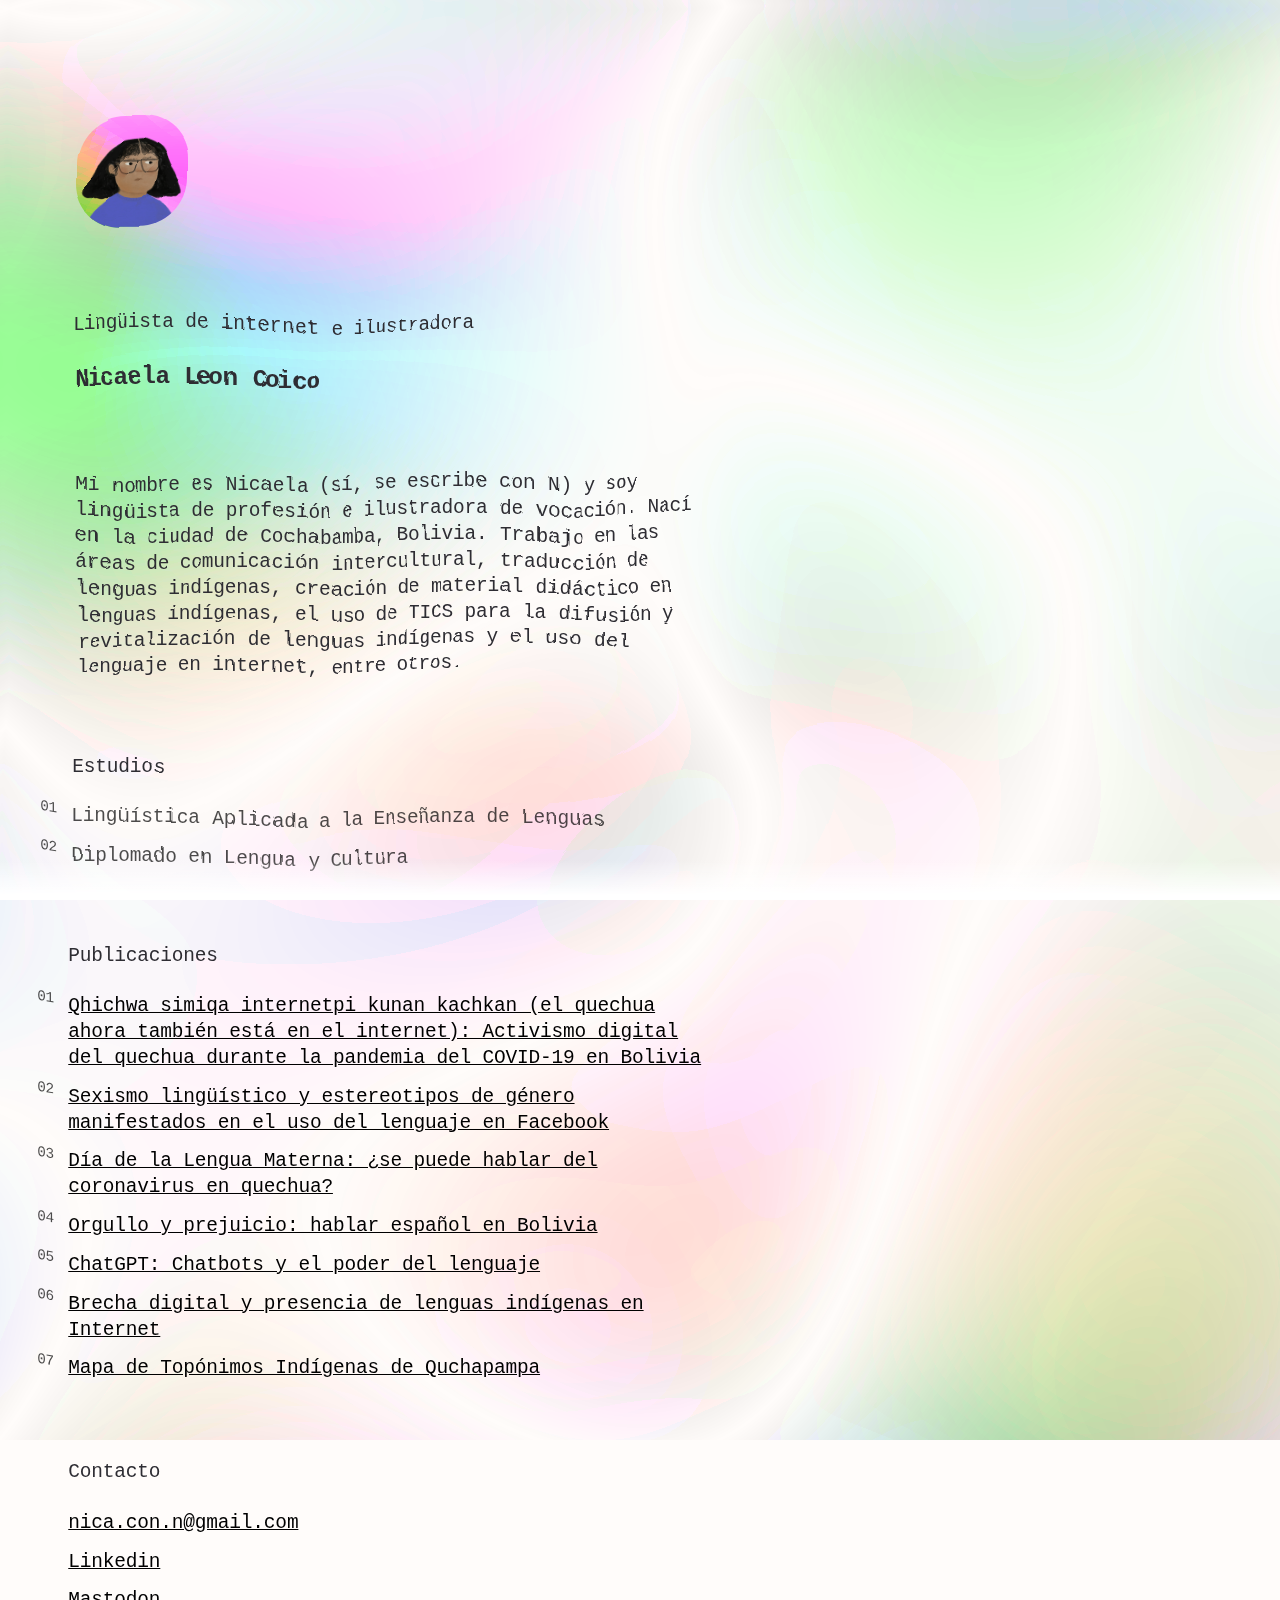
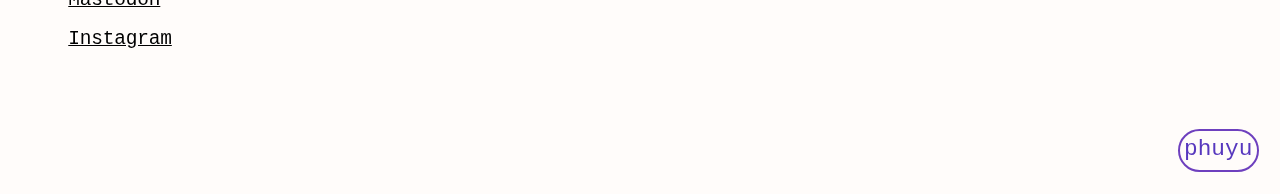
==== index.html @ cd0dec2c "movidos a raiz de carpeta" ====
<!DOCTYPE html>
<html lang="en">

<head>
    <title>Nicaela Leon Coico</title>
    <meta name="Description" content="A short Web Page about Nicaela Leon on the Internet">
    <meta http-equiv="Content-Type" content="text/html; charset=utf-8">
    <meta name="viewport" content="width=device-width">
    <meta property="og:title" content="A short Web Page about Nicaela Leon Coico on the Internet">
    <meta property="og:type" content="website">
    <meta property="og:description" content="A short Web Page about Nicaela Leon Coico on the Internet">
    <meta property="og:image" content="dibujoyo.png">
    <link type="text/css" rel="stylesheet" href="/style.css">
</head>

<body>



    <img src="dibujoyo.png" alt="Autobiographical cartoon of Nica" class="me" />

    <div style="
      z-index: 2;
      position: fixed;
      inset: 0;
      pointer-events: none;
      backdrop-filter: url(#displacementFilter);
      -webkit-backdrop-filter: url(#displacementFilter);
      transform: rotate(180deg);
    "></div>
    <div style="
      z-index: 3;
      position: fixed;
      inset: 0;
      top: auto;
      height: 40px;
      pointer-events: none;
      background: linear-gradient(rgba(255, 255, 255, 0), white 90%);
    "></div>

    <svg viewBox="0 0 2000 2000" xmlns="http://www.w3.org/2000/svg" style="
      position: fixed;
      z-index: -1;
      inset: 0;
      min-width: 1440px;
      opacity: 1;
      filter: saturate(4);
    ">
        <filter id="turbulenceOnly" x="0" y="0" width="100%" height="100%">
            <feTurbulence baseFrequency="0.001" numOctaves="1" seed="12024" result="turb"></feTurbulence>
            <!-- <feComponentTransfer in="turb">
        <feFuncR type="gamma" amplitude="1" exponent="6" offset="0"></feFuncR>
        <feFuncG type="gamma" amplitude="12" exponent="3" offset="0"></feFuncG>
        <feFuncB type="gamma" amplitude="10" exponent="1" offset="0"></feFuncB>
      </feComponentTransfer> -->
        </filter>
        <rect x="0" y="0" width="100%" height="100%" style="filter: url(#turbulenceOnly)"></rect>
    </svg>
    <svg viewBox="0 0 0 0" xmlns="http://www.w3.org/2000/svg" style="display: none">
        <filter id="displacementFilter" x="0%" y="0%" width="100%" height="100%">
            <feTurbulence type="turbulence" baseFrequency="0.003" numOctaves="1" result="turbulence" />
            <feDisplacementMap in2="turbulence" in="SourceGraphic" scale="20" />
        </filter>
    </svg>
    <h2>Lingüista de internet e ilustradora</h2>
    <h1>

        <span style="letter-spacing: -0.07em">Ni</span>caela
        <span style="letter-spacing: -0.13em">Le</span>o<span style="letter-spacing: -0.04em">n</span>
        <span style="letter-spacing: -0.13em">Co</span>i<span style="letter-spacing: -0.04em">co</span>
    </h1>
    <h2>

        <br>Mi nombre es Nicaela (sí, se escribe con N) y soy lingüista de profesión e
        ilustradora de vocación.

        Nací en la ciudad de Cochabamba, Bolivia.
        Trabajo en las áreas de comunicación intercultural, traducción de lenguas indígenas, creación de material
        didáctico en lenguas indígenas, el uso de TICS para la difusión y revitalización de lenguas indígenas y el uso
        del lenguaje en internet, entre otros.<br>
    </h2>



    <h2> Estudios</h2>
    <ol>
        <li>Lingüística Aplicada a la Enseñanza de Lenguas</li>
        <li>Diplomado en Lengua y Cultura</li>

    </ol>

    <h2> Publicaciones</h2>
    <ol>
        <li><a href="https://www.academia.edu/101118190/Qhichwa_simiqa_internetpi_kunan_kachkan_el_quechua_ahora_tambi%C3%A9n_est%C3%A1_en_internet_activismo_digital_del_quechua_durante_la_pandemia_COVID_19_en_Bolivia"
                target="_blank" rel="noopener"> Qhichwa simiqa internetpi kunan kachkan (el quechua ahora también está
                en el internet): Activismo digital del quechua durante la pandemia del COVID-19 en Bolivia </a>
        </li>
        <li><a href="https://www.academia.edu/74817058/Sexismo_ling%C3%BC%C3%ADstico_y_estereotipos_de_g%C3%A9nero_manifestados_en_el_uso_del_lenguaje_en_Facebook"
                target="_blank" rel="noopener">Sexismo lingüístico y estereotipos de género manifestados en el uso del
                lenguaje en
                Facebook</a>
        </li>
        <li> <a href="https://muywaso.com/dia-de-la-lengua-materna-se-puede-hablar-del-coronavirus-en-quechua/"
                target="_blank" rel="noopener">Día de la Lengua Materna: ¿se puede hablar del coronavirus en
                quechua?</a>
        </li>

        <li> <a href="https://labtecnosocial.org/hablarespanolenbolivia/" target="_blank" rel="noopener">Orgullo y
                prejuicio: hablar español en Bolivia</a>
        </li>

        <li> <a href="https://labtecnosocial.org/articulo-chatgpt/" target="_blank" rel="noopener">ChatGPT:
                Chatbots y el poder del lenguaje</a>
        </li>


        <li> <a href="https://labtecnosocial.org/brecha-digital-y-la-presencia-de-lenguas-en-internet/" target="_blank"
                rel="noopener">Brecha digital y
                presencia de lenguas indígenas en Internet</a>
        </li>
        <li> <a href="https://labtecnosocial.org/https-lab-tecnosocial-github-io-mapa-cocha-toponimos-2/"
                target="_blank" rel="noopener">Mapa de Topónimos Indígenas de Quchapampa</a>
        </li>

    </ol>

    <div class="content" id="contacto">

        <h2> Contacto</h2>


        <li><a href="mailto:nica.con.n@gmail.com">nica.con.n@gmail.com</li>
        <li><a href="https://www.linkedin.com/in/nicaelaleon/">Linkedin</li>
        <li><a href="https://dair-community.social/@phuyu">Mastodon</li>
        <li><a href="https://www.instagram.com/phuyu.no">Instagram</li>
    </div>

    <div class="seal">phuyu<br /></div>



</body>


</html>
---- style.css ----
body {
    padding: 5em 1.25em 6em 3em;
    margin: 0.5em;
    color: #2e2d33;
    background: #fffcfa;
    position: relative;
    font-size: 1.25em;
    font-family: monospace;
}

@media (min-width: 640px) {
    body {
        font-size: 1.5em;
        padding-right: 3em;
    }
}

a {
    color: initial;
    text-decoration: underline;
}

a:hover {
    text-decoration: none;
}

h1 {
    font-size: 1.25em;
    margin-top: 0.83em;
    margin-bottom: -1em;
    letter-spacing: -0.01em;
}

h2 {
    font-size: 1em;
    margin-top: 4em;
    margin-bottom: 1.25em;
    font-weight: normal;
    letter-spacing: -0.01em;
    line-height: 1.33em;
}

h2,
ul,
ol,
article {
    max-width: 56ch;
}

ul,
ol {
    color: rgba(0, 0, 0, 0.7);
    margin-top: 0;
    margin-bottom: 0;
    padding-left: 0;
}

ol {
    list-style-type: none;
    counter-reset: section;
}

li {
    margin-bottom: 0.66em;
    margin-left: -0.25em;
    padding-left: 0.25em;
    line-height: 1.33em;
    letter-spacing: -0.01em;
    position: relative;
}

ol li:before {
    counter-increment: section;
    content: "0" counter(section);
    font-size: 0.75em;
    display: inline-block;
    position: absolute;
    right: calc(100% + 1ch);
    top: -1ch;
    transform: rotate(10deg) skewX(10deg);
}

li strong {
    color: blue;
    font-weight: inherit;
}

.seal {
    color: rgb(87, 56, 190);
    border: 2px solid rgb(110, 64, 190);
    position: absolute;
    padding: 0.33em 0.2em 0.33em;
    line-height: 1.05em;
    font-size: 1.167em;
    right: 0.5em;
    bottom: 0.5em;
    border-radius: 999rem;
}

:root {
    --avvy-bg: rgba(255, 35, 229, 0.2);
}

img.me {
    width: 6em;
    border-radius: 2.5em;
    height: auto;
    max-width: 100%;
    background-color: var(--avvy-bg);
    backdrop-filter: saturate(5);
    -webkit-backdrop-filter: saturate(5);
}



div.chun::after {
    content: "\01F004\00FE0E";
    display: inline-block;
    width: 100px;
}

span.at {
    display: inline-block;
    transform: scale(0.75);
    opacity: 0.75;
}


#contacto {
    position: relative;
    z-index: 1;
    list-style: none;
}


footer {
    display: block;
    margin-top: 4em;
    margin-bottom: 1.25em;
    font-size: 1.55em;
    letter-spacing: -0.01em;
    line-height: 1.33em;
}
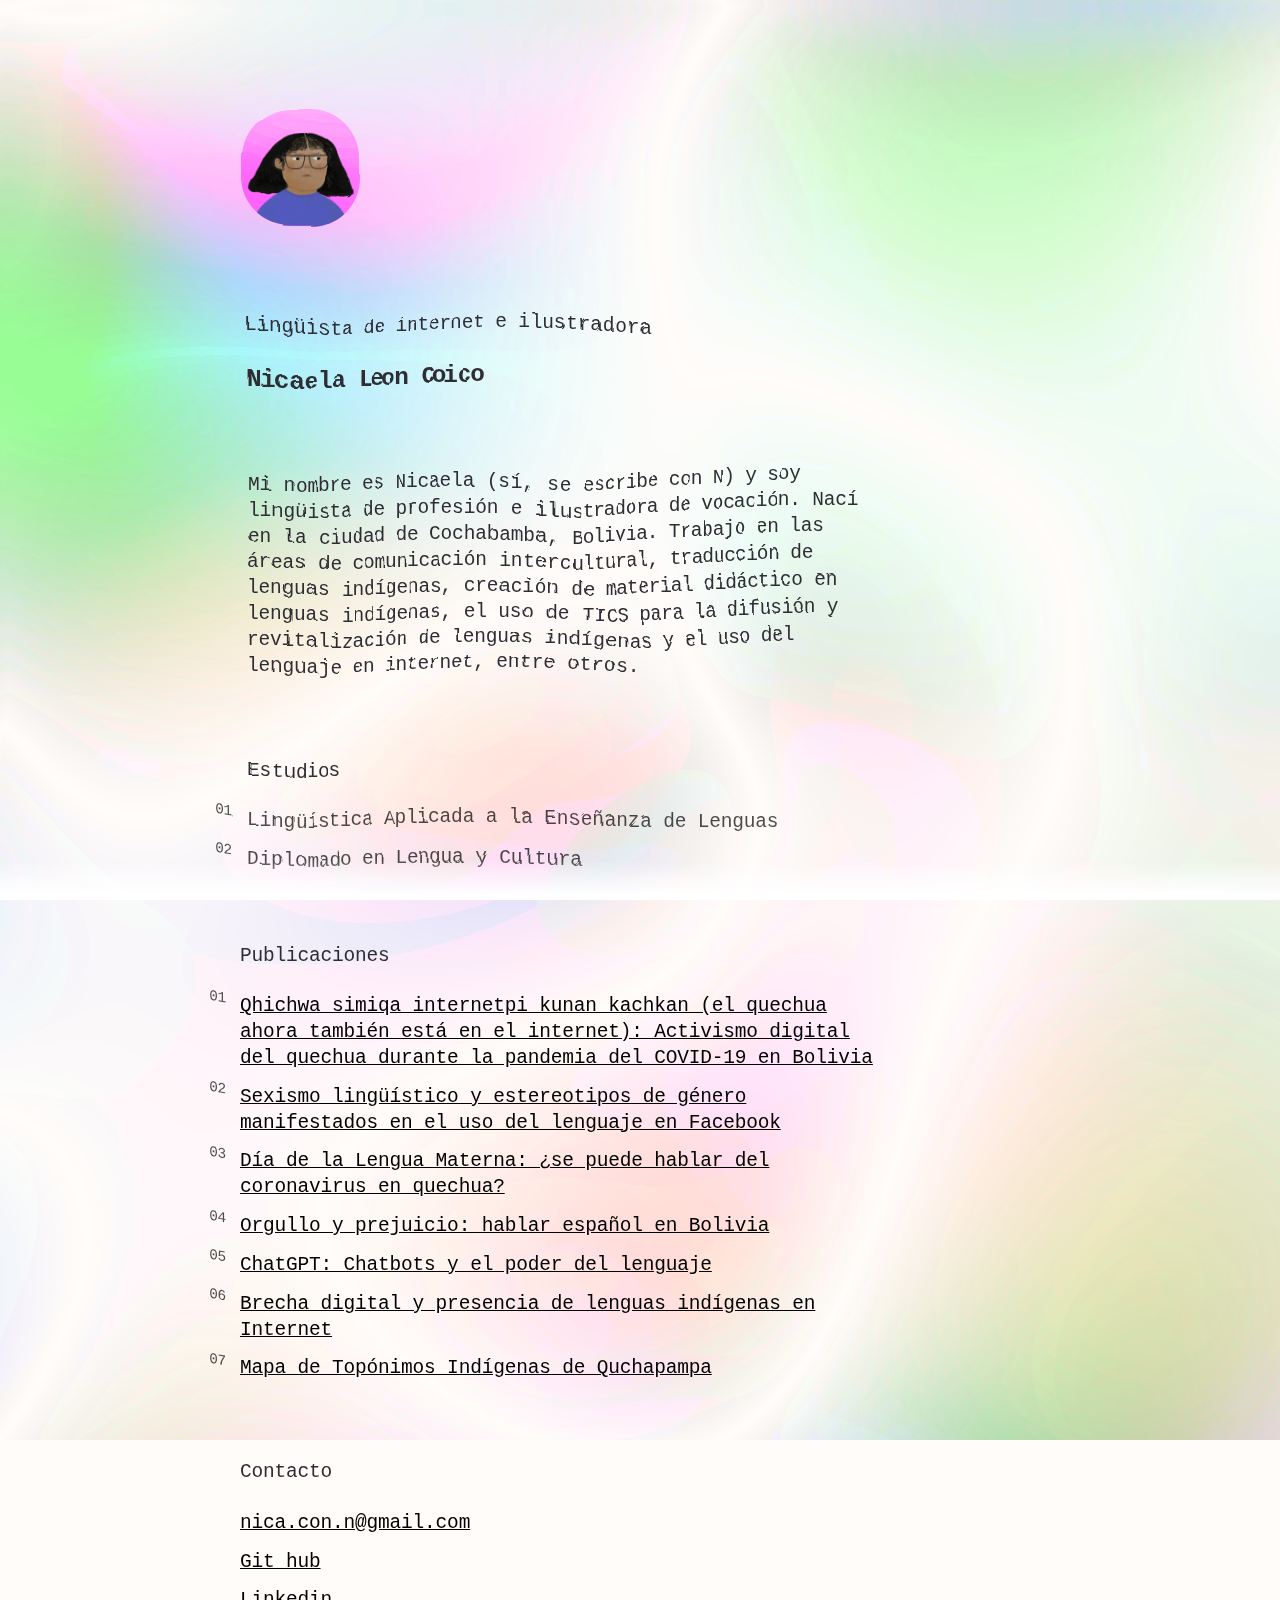
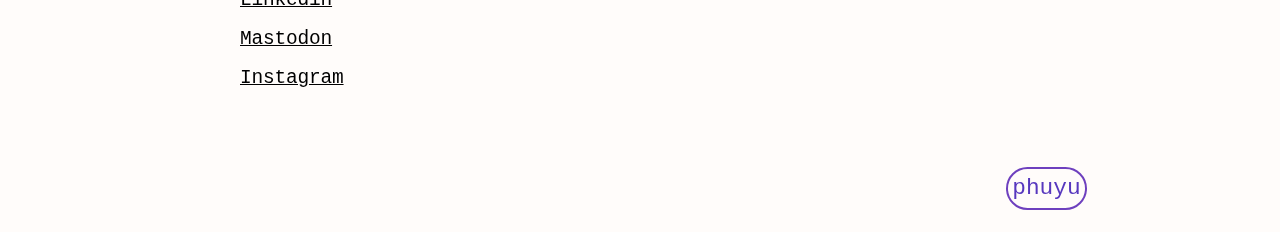
==== commit d9e09dc1: "imagencambio" ====
--- a/index.html
+++ b/index.html
@@ -130,6 +130,8 @@
 
 
         <li><a href="mailto:nica.con.n@gmail.com">nica.con.n@gmail.com</li>
+
+        <li><a href="https://github.com/nophuyu">Git hub</li>
         <li><a href="https://www.linkedin.com/in/nicaelaleon/">Linkedin</li>
         <li><a href="https://dair-community.social/@phuyu">Mastodon</li>
         <li><a href="https://www.instagram.com/phuyu.no">Instagram</li>
--- a/style.css
+++ b/style.css
@@ -1,11 +1,13 @@
 body {
     padding: 5em 1.25em 6em 3em;
-    margin: 0.5em;
+    margin: 0.5em auto;
     color: #2e2d33;
     background: #fffcfa;
     position: relative;
+
     font-size: 1.25em;
     font-family: monospace;
+    width: 800px;
 }
 
 @media (min-width: 640px) {
@@ -105,7 +107,7 @@
     width: 6em;
     border-radius: 2.5em;
     height: auto;
-    max-width: 100%;
+    max-width: 150px;
     background-color: var(--avvy-bg);
     backdrop-filter: saturate(5);
     -webkit-backdrop-filter: saturate(5);
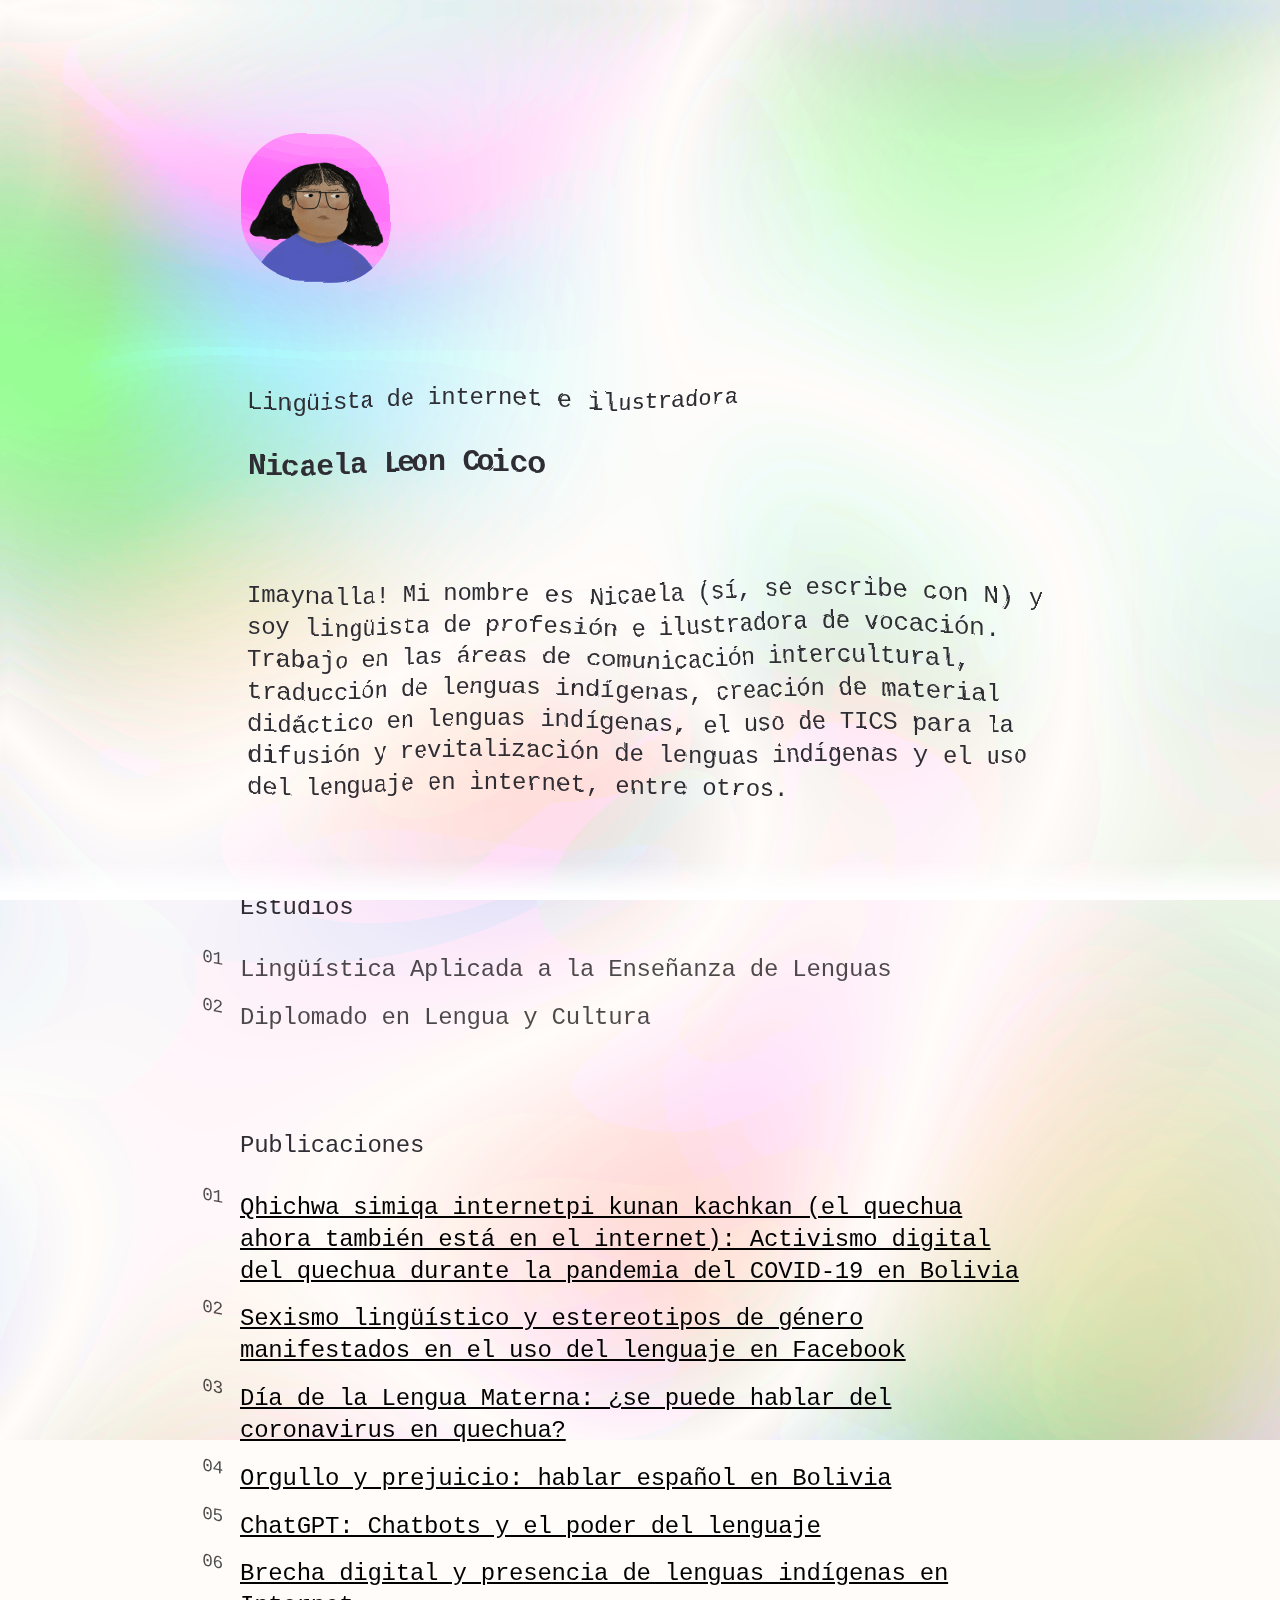
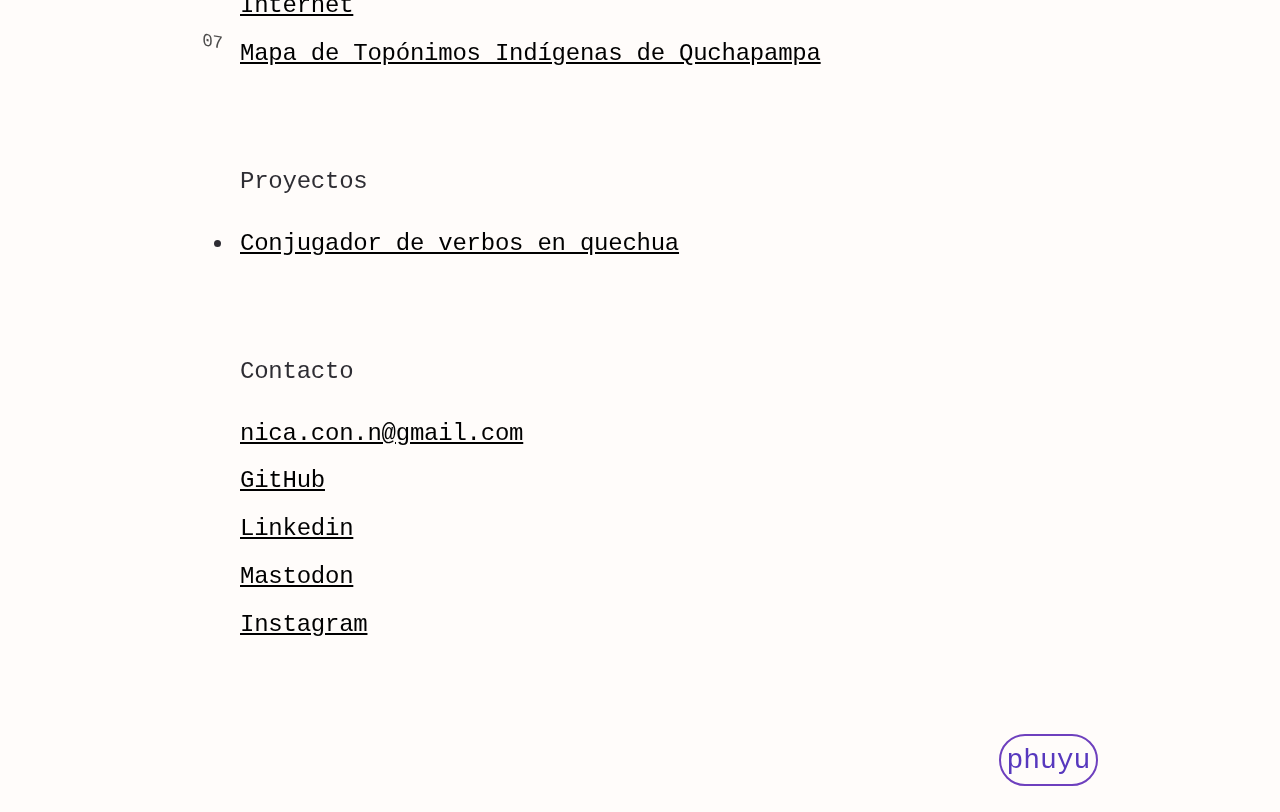
==== commit b77d167b: "link último" ====
--- a/index.html
+++ b/index.html
@@ -10,15 +10,15 @@
     <meta property="og:type" content="website">
     <meta property="og:description" content="A short Web Page about Nicaela Leon Coico on the Internet">
     <meta property="og:image" content="dibujoyo.png">
-    <link type="text/css" rel="stylesheet" href="/style.css">
+    <link type="text/css" rel="stylesheet" href="style.css">
+    <meta name="viewport" content="width=device-width, initial-scale=1" />
 </head>
 
 <body>
 
 
 
-    <img src="dibujoyo.png" alt="Autobiographical cartoon of Nica" class="me" />
-
+    <img src="dibujoyo.png" alt="Autobiographical cartoon of Nica" class="me" width="200px" />
     <div style="
       z-index: 2;
       position: fixed;
@@ -71,10 +71,11 @@
     </h1>
     <h2>
 
-        <br>Mi nombre es Nicaela (sí, se escribe con N) y soy lingüista de profesión e
+        <br> Imaynalla!
+        Mi nombre es Nicaela (sí, se escribe con N) y soy lingüista de profesión e
         ilustradora de vocación.
 
-        Nací en la ciudad de Cochabamba, Bolivia.
+
         Trabajo en las áreas de comunicación intercultural, traducción de lenguas indígenas, creación de material
         didáctico en lenguas indígenas, el uso de TICS para la difusión y revitalización de lenguas indígenas y el uso
         del lenguaje en internet, entre otros.<br>
@@ -123,6 +124,10 @@
         </li>
 
     </ol>
+    <h2> Proyectos</h2>
+    <li><a href="https://nophuyu.github.io/Conjugador-verbos-en-quechua-/" target="_blank" rel="noopener">Conjugador de
+            verbos en quechua</a>
+    </li>
 
     <div class="content" id="contacto">
 
@@ -131,7 +136,7 @@
 
         <li><a href="mailto:nica.con.n@gmail.com">nica.con.n@gmail.com</li>
 
-        <li><a href="https://github.com/nophuyu">Git hub</li>
+        <li><a href="https://github.com/nophuyu">GitHub</li>
         <li><a href="https://www.linkedin.com/in/nicaelaleon/">Linkedin</li>
         <li><a href="https://dair-community.social/@phuyu">Mastodon</li>
         <li><a href="https://www.instagram.com/phuyu.no">Instagram</li>
--- a/style.css
+++ b/style.css
@@ -6,8 +6,9 @@
     position: relative;
 
     font-size: 1.25em;
-    font-family: monospace;
+    font-family: 'Courier New', Courier, monospace;
     width: 800px;
+
 }
 
 @media (min-width: 640px) {
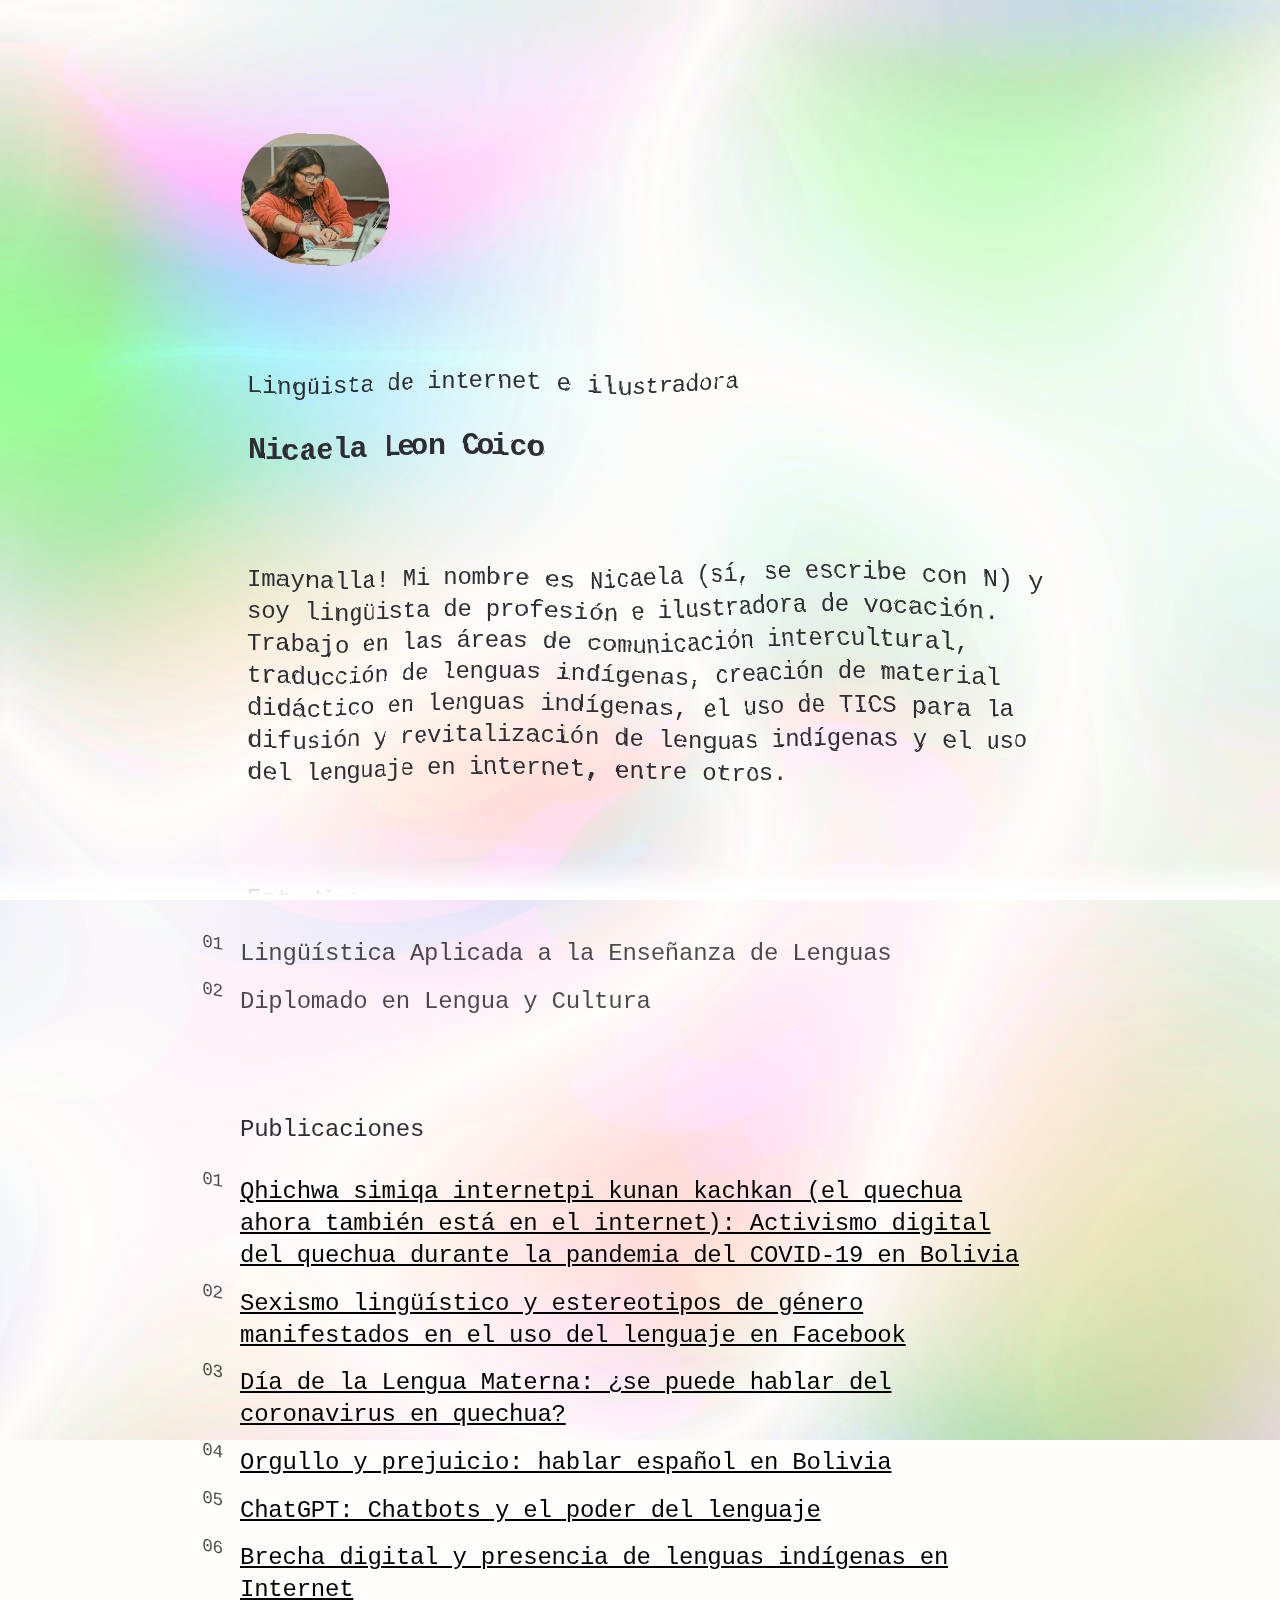
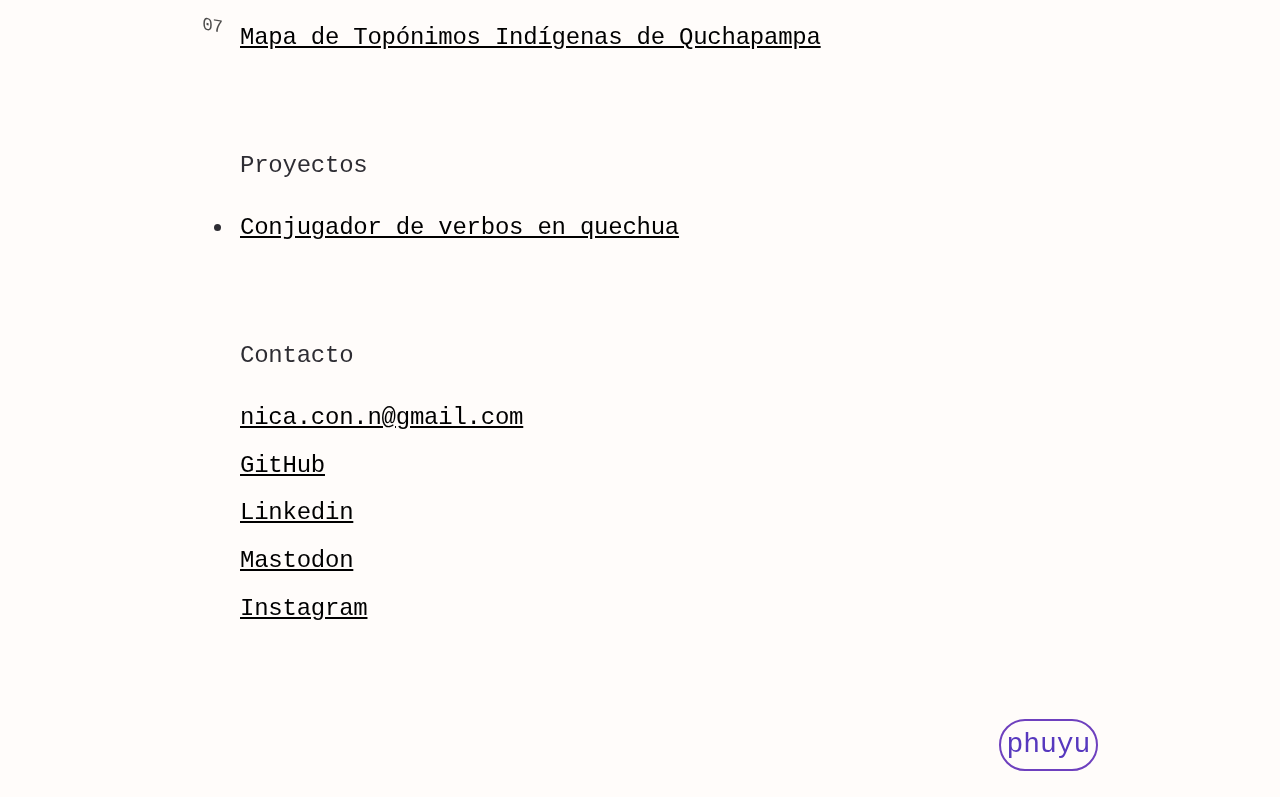
==== commit f8757e64: "pict" ====
--- a/index.html
+++ b/index.html
@@ -18,7 +18,7 @@
 
 
 
-    <img src="dibujoyo.png" alt="Autobiographical cartoon of Nica" class="me" width="200px" />
+    <img src="moi.jpg" alt="Autobiographical cartoon of Nica" class="me" width="200px" />
     <div style="
       z-index: 2;
       position: fixed;
